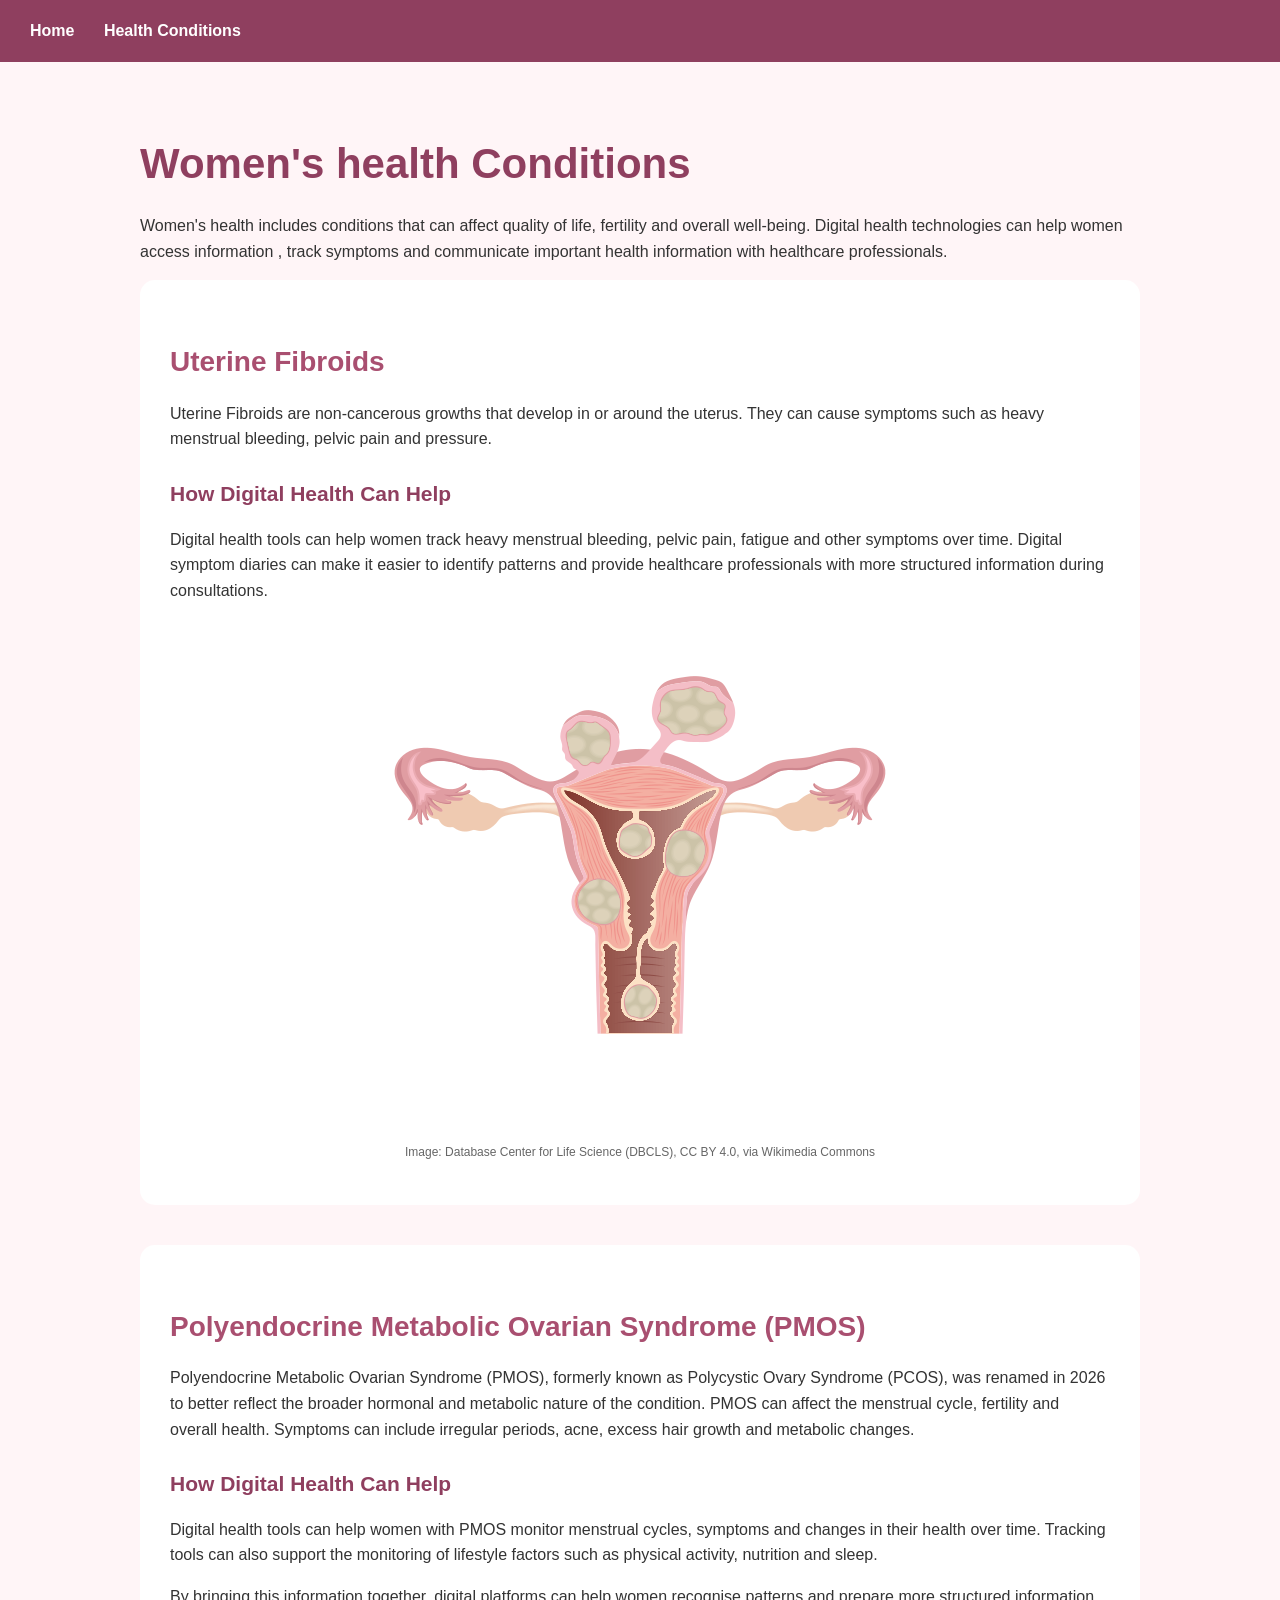
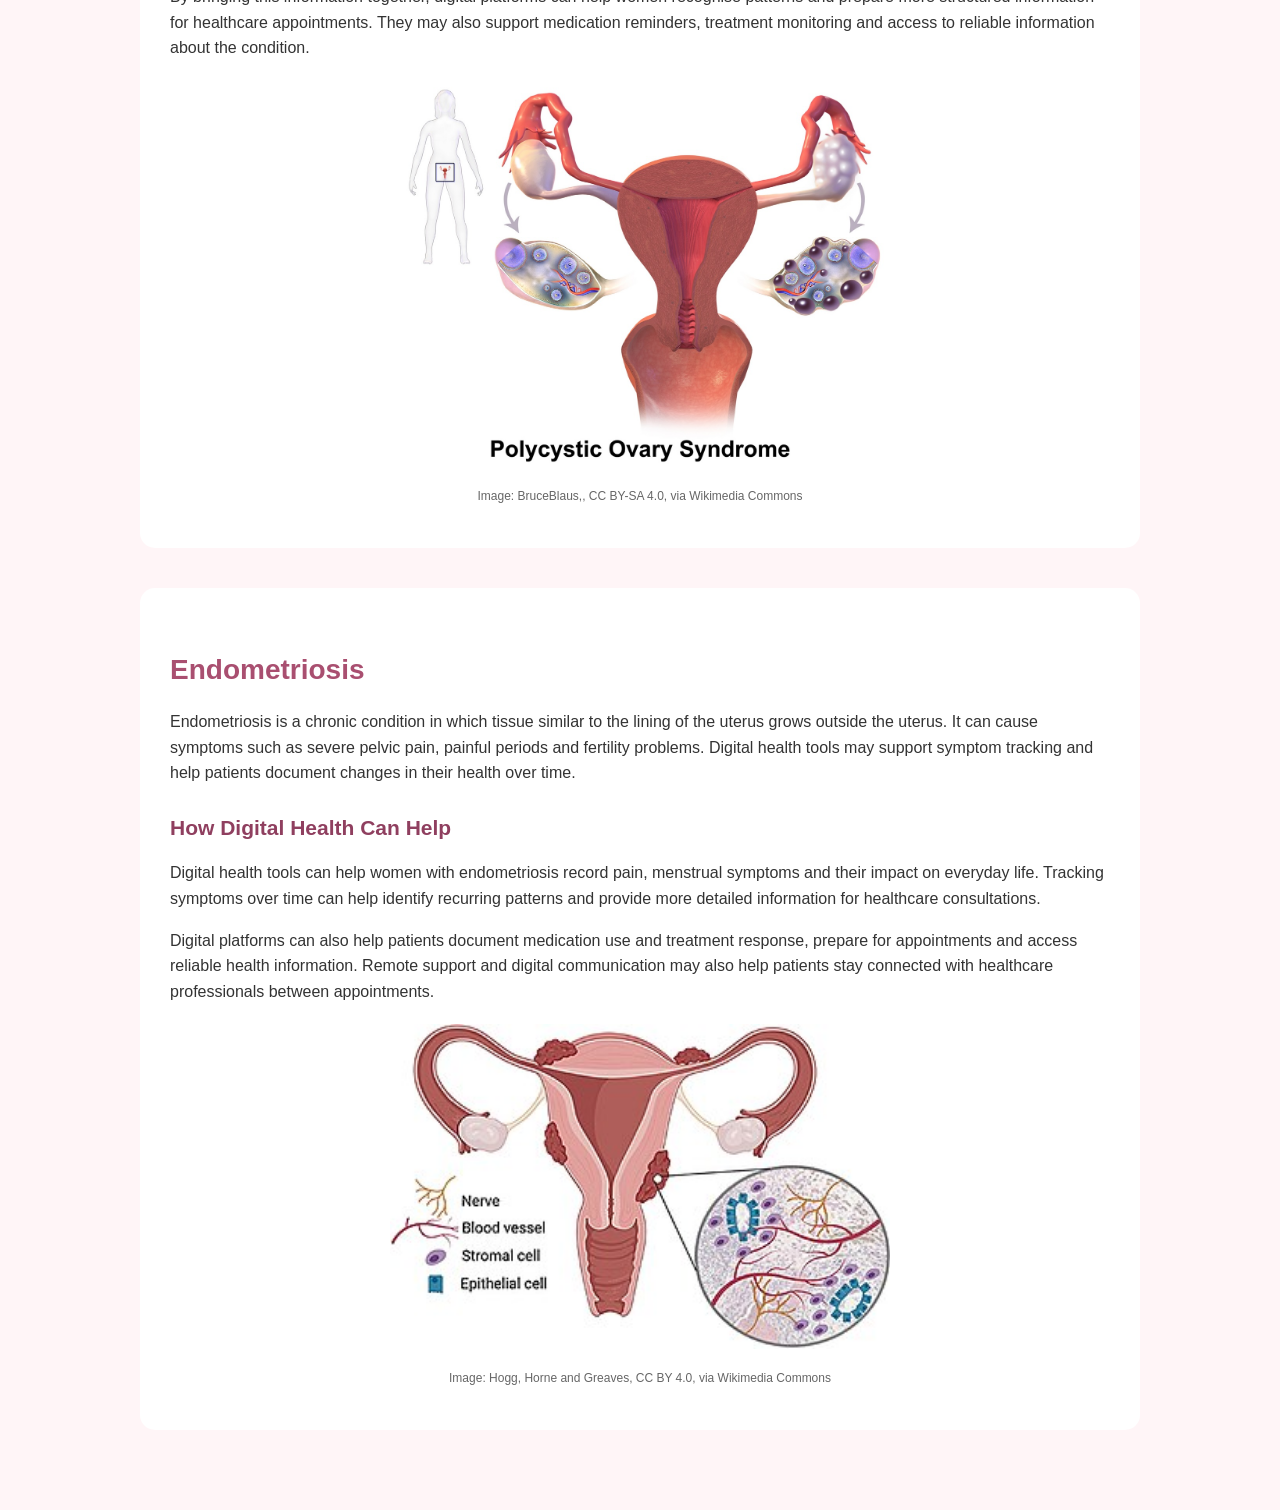
==== conditions.html @ 799766c0 "Add files via upload" ====
<!DOCTYPE html>
        <html lang="en">
            <head>
                <meta charset="UTF-8">
                <meta name="viewport" content="width=device-width, initial-scale=1.0">
                <title>Health Conditions - Women's Digital Health</title>
                 <link rel="stylesheet" href="style.css">
                 
            </head>
            <body>
                <nav>
                    <a href="index.html">Home</a>
                     <a href="conditions.html">Health Conditions</a>
                </nav>
                <main>
                    <h1> Women's health Conditions</h1>
                    <p> Women's health includes conditions that can affect quality of life, fertility and overall well-being. Digital health technologies can help women access information , track symptoms and communicate important health information with healthcare professionals.
                    </p>
                    <section class="condition-card">
                        
                        
                    <h2> Uterine Fibroids</h2>
                    <p>Uterine Fibroids are non-cancerous growths that develop in or around the uterus. They can cause symptoms such as heavy menstrual bleeding, pelvic pain and pressure.
                    </p>
                    <h3> How Digital Health Can Help </h3>
                    <p>
                        Digital health tools can help women track heavy menstrual bleeding, pelvic pain, fatigue and other symptoms over time. Digital symptom diaries can make it easier to identify patterns and provide healthcare professionals with more structured information during consultations.
                    </p>
                    <img 
                    src="images/Uterine_Fibroids.png"
                        alt=" Illustration of a uterus showing uterine fibroids"
                        width="500"
                        height="500">
                        <p class="image-credit"> Image: Database Center for Life Science (DBCLS), CC BY 4.0, via Wikimedia Commons</p>

                    </section>
                    
                    <section class="condition-card">
                        

                     <h2> Polyendocrine Metabolic Ovarian Syndrome (PMOS)</h2>   
                   <P>
                     Polyendocrine Metabolic Ovarian Syndrome (PMOS), formerly known as Polycystic Ovary Syndrome (PCOS), was renamed in 2026 to better reflect the broader hormonal and metabolic nature of the condition. PMOS can affect the menstrual cycle, fertility and overall health. Symptoms can include irregular periods, acne, excess hair growth and metabolic changes.
                   </P>
                   <h3> How Digital Health Can Help </h3>
                   <p>
                        Digital health tools can help women with PMOS monitor menstrual cycles, symptoms and changes in their health over time. Tracking tools can also support the monitoring of lifestyle factors such as physical activity, nutrition and sleep.
                    </p>
                    <p>
                        By bringing this information together, digital platforms can help women recognise patterns and prepare more structured information for healthcare appointments. They may also support medication reminders, treatment monitoring and access to reliable information about the condition.
                    </p>

                     <img 
                     src="images/PMOS.jpeg"
                        alt=" Illustration of the uterus and ovaries showing features associated with PMOS"
                        width="1280"
                        height="989">
                    
                         <p class="image-credit"> Image: BruceBlaus,, CC BY-SA 4.0, via Wikimedia Commons</p>

                    </section>
                     
                    <section class="condition-card">
                        

                     <h2> Endometriosis</h2>   
                   <P>
                     Endometriosis is a chronic condition in which tissue similar to the lining of the uterus grows outside the uterus. It can cause symptoms such as severe pelvic pain, painful periods and fertility problems.
                     Digital health tools may support symptom tracking and help patients document changes in their health over time.
                     </p>
                     <h3> How Digital Health Can Help </h3>
                   <p>
                        Digital health tools can help women with endometriosis record pain, menstrual symptoms and their impact on everyday life. Tracking symptoms over time can help identify recurring patterns and provide more detailed information for healthcare consultations.
</p>
                    <p>
                       Digital platforms can also help patients document medication use and treatment response, prepare for appointments and access reliable health information. Remote support and digital communication may also help patients stay connected with healthcare professionals between appointments.
                    </p>
                     <img 
                     src="images/Endometriosis.jpg"
                        alt=" Illustration showing Endometriosis lesions around the uterus"
                        width="330"
                        height="214">
                        <p class="image-credit"> Image: Hogg, Horne and Greaves, CC BY 4.0, via Wikimedia Commons</p>

                    </section>
                    
                </main>
            </body>
</html>
---- style.css ----
body { background-color: #fff5f7;
    font-family: Arial, Helvetica, sans-serif;
    color: #333333;
    margin: 0;
    line-height: 1.6;
}
main { 
    max-width: 1000px;
    margin: 0 auto;
    padding: 40px 20px;

}
.image-credit {
    font-size: 12px;
    color: #666666;
    margin-top: 5px;
    max-width: 500px;
    text-align: center;
    margin-left: auto;
    margin-right: auto;

}
img{
    display: block;
    width: 500px;
    height: auto;
    max-width: 100%;
    object-fit: contain;
    margin: 20px auto;
}
section {margin-bottom: 50px;

}
nav {
    background-color: #8f3f5f;
    padding: 18px 30px;
}
nav a {
    color: white;
    text-decoration: none;
    margin-right: 25px;
    font-weight: bold;

}
h1 {
    color: #8f3f5f;
    font-size: 42px;
    margin-bottom: 10px;
}
h2 {
    color: #a94f70;
    font-size: 28px;
    margin-top: 30px;
    margin-bottom: 10px;
}
.condition-card {
    background-color: white;
    padding: 30px;
    margin-bottom: 40px;
    border-radius: 15px;
}
h3 {
    color: #8f3f5f;
    font-size: 21px;
    margin-top: 25px;
    margin-bottom: 8px;
}
.hero-image {
    width: 100%;
    height: auto;
    max-width: 900px;
    object-fit: contain;
    margin: 30px auto 10px;

}
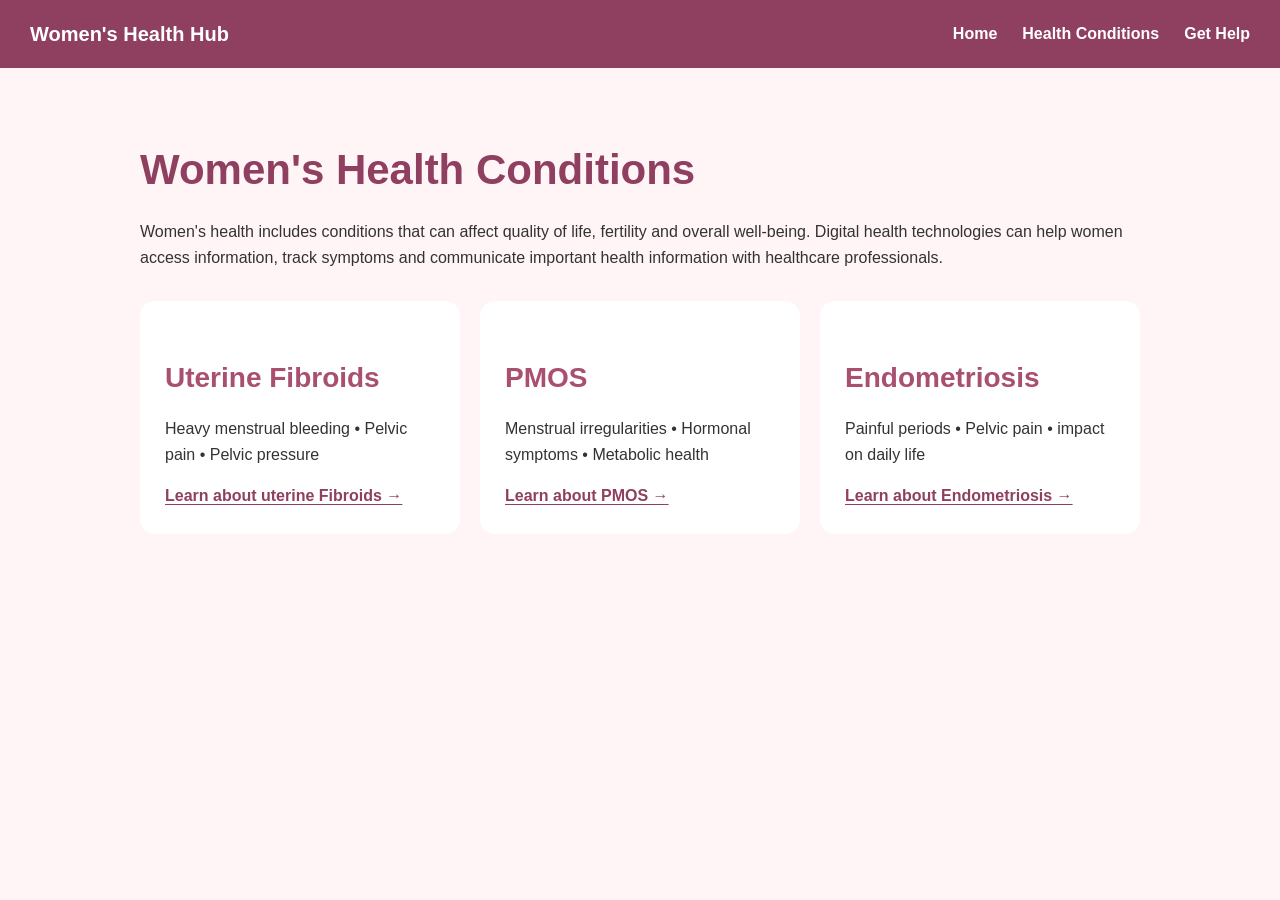
==== commit b09e4b74: "update women's health hub website" ====
--- a/conditions.html
+++ b/conditions.html
@@ -9,81 +9,47 @@
             </head>
             <body>
                 <nav>
+                     <span class="site-name">Women's Health Hub</span>
                     <a href="index.html">Home</a>
-                     <a href="conditions.html">Health Conditions</a>
+                    <div class="dropdown">
+                    <a href="conditions.html">Health Conditions</a>
+                    <div class="dropdown-content">
+                        <a href="Fibroids.html">Uterine Fibroids</a>
+                        <a href="pmos.html">PMOS</a>
+                        <a href="Endometriosis.html">Endometriosis</a>
+                        
+                    </div>
+                    </div>
+                    <a href="help.html">Get Help</a>
                 </nav>
                 <main>
-                    <h1> Women's health Conditions</h1>
-                    <p> Women's health includes conditions that can affect quality of life, fertility and overall well-being. Digital health technologies can help women access information , track symptoms and communicate important health information with healthcare professionals.
+                    <h1> Women's Health Conditions</h1>
+                    <p> Women's health includes conditions that can affect quality of life, fertility and overall well-being. Digital health technologies can help women access information, track symptoms and communicate important health information with healthcare professionals.
                     </p>
-                    <section class="condition-card">
-                        
-                        
-                    <h2> Uterine Fibroids</h2>
-                    <p>Uterine Fibroids are non-cancerous growths that develop in or around the uterus. They can cause symptoms such as heavy menstrual bleeding, pelvic pain and pressure.
+                    <div class="condition-grid">
+                   <div class="conditions-link-card">
+                    <h2>Uterine Fibroids</h2>
+                    <p>
+                        Heavy menstrual bleeding • Pelvic pain • Pelvic pressure
                     </p>
-                    <h3> How Digital Health Can Help </h3>
+                    <a href="Fibroids.html">Learn about uterine Fibroids → </a>
+                   </div>
+                     <div class="conditions-link-card">
+                    <h2>PMOS</h2>
                     <p>
-                        Digital health tools can help women track heavy menstrual bleeding, pelvic pain, fatigue and other symptoms over time. Digital symptom diaries can make it easier to identify patterns and provide healthcare professionals with more structured information during consultations.
+                        Menstrual irregularities • Hormonal symptoms • Metabolic health
                     </p>
-                    <img 
-                    src="images/Uterine_Fibroids.png"
-                        alt=" Illustration of a uterus showing uterine fibroids"
-                        width="500"
-                        height="500">
-                        <p class="image-credit"> Image: Database Center for Life Science (DBCLS), CC BY 4.0, via Wikimedia Commons</p>
+                    <a href="pmos.html">Learn about PMOS → </a>
+                   </div>
 
-                    </section>
-                    
-                    <section class="condition-card">
-                        
-
-                     <h2> Polyendocrine Metabolic Ovarian Syndrome (PMOS)</h2>   
-                   <P>
-                     Polyendocrine Metabolic Ovarian Syndrome (PMOS), formerly known as Polycystic Ovary Syndrome (PCOS), was renamed in 2026 to better reflect the broader hormonal and metabolic nature of the condition. PMOS can affect the menstrual cycle, fertility and overall health. Symptoms can include irregular periods, acne, excess hair growth and metabolic changes.
-                   </P>
-                   <h3> How Digital Health Can Help </h3>
-                   <p>
-                        Digital health tools can help women with PMOS monitor menstrual cycles, symptoms and changes in their health over time. Tracking tools can also support the monitoring of lifestyle factors such as physical activity, nutrition and sleep.
+                    <div class="conditions-link-card">
+                    <h2>Endometriosis</h2>
+                    <p>
+                        Painful periods • Pelvic pain • impact on daily life
                     </p>
-                    <p>
-                        By bringing this information together, digital platforms can help women recognise patterns and prepare more structured information for healthcare appointments. They may also support medication reminders, treatment monitoring and access to reliable information about the condition.
-                    </p>
-
-                     <img 
-                     src="images/PMOS.jpeg"
-                        alt=" Illustration of the uterus and ovaries showing features associated with PMOS"
-                        width="1280"
-                        height="989">
-                    
-                         <p class="image-credit"> Image: BruceBlaus,, CC BY-SA 4.0, via Wikimedia Commons</p>
-
-                    </section>
-                     
-                    <section class="condition-card">
-                        
-
-                     <h2> Endometriosis</h2>   
-                   <P>
-                     Endometriosis is a chronic condition in which tissue similar to the lining of the uterus grows outside the uterus. It can cause symptoms such as severe pelvic pain, painful periods and fertility problems.
-                     Digital health tools may support symptom tracking and help patients document changes in their health over time.
-                     </p>
-                     <h3> How Digital Health Can Help </h3>
-                   <p>
-                        Digital health tools can help women with endometriosis record pain, menstrual symptoms and their impact on everyday life. Tracking symptoms over time can help identify recurring patterns and provide more detailed information for healthcare consultations.
-</p>
-                    <p>
-                       Digital platforms can also help patients document medication use and treatment response, prepare for appointments and access reliable health information. Remote support and digital communication may also help patients stay connected with healthcare professionals between appointments.
-                    </p>
-                     <img 
-                     src="images/Endometriosis.jpg"
-                        alt=" Illustration showing Endometriosis lesions around the uterus"
-                        width="330"
-                        height="214">
-                        <p class="image-credit"> Image: Hogg, Horne and Greaves, CC BY 4.0, via Wikimedia Commons</p>
-
-                    </section>
-                    
+                    <a href="Endometriosis.html">Learn about Endometriosis → </a>
+                   </div>
+                    </div>
                 </main>
             </body>
 </html>
--- a/style.css
+++ b/style.css
@@ -14,6 +14,7 @@
     font-size: 12px;
     color: #666666;
     margin-top: 5px;
+    margin-bottom: 50px;
     max-width: 500px;
     text-align: center;
     margin-left: auto;
@@ -34,14 +35,23 @@
 nav {
     background-color: #8f3f5f;
     padding: 18px 30px;
+    display: flex;
+    align-items: center;
 }
 nav a {
     color: white;
     text-decoration: none;
-    margin-right: 25px;
-    font-weight: bold;
-
-}
+    margin-left: 25px;
+    font-weight: bold;
+}
+.site-name {
+        color: white;
+        font-weight: bold;
+        font-size: 20px;
+        margin-right: auto;
+    }
+
+
 h1 {
     color: #8f3f5f;
     font-size: 42px;
@@ -72,4 +82,126 @@
     object-fit: contain;
     margin: 30px auto 10px;
 
+}
+.digital-health-card {
+    background-color: white;
+    padding: 25px;
+    margin-bottom: 20px;
+    border-radius: 15px;
+}
+.digital-health-image {
+    width: 100%;
+    max-width: 900px;
+    height: auto;
+    margin: 20px auto 5px;
+}
+.digital-health-grid {
+    display: grid;
+    grid-template-columns: repeat(2, 1fr);
+    gap: 20px;
+}
+.condition-grid {
+    display: grid;
+    grid-template-columns: repeat(3, 1fr);
+    gap: 20px;
+    margin-top: 30px;
+}
+.conditions-link-card {
+    background-color: white;
+    padding: 25px;
+    border-radius: 15px;
+}
+.conditions-link-card a {
+    color: #8f3f5f;
+    font-weight: bold;
+    text-decoration-thickness: 1px;
+    text-underline-offset: 3px;
+}
+.conditions-link-card a:hover {
+    color: #a94f70;
+}
+.help-link {
+        display: inline-block;
+        background-color: #8f3f5f;
+        color: white;
+        text-decoration: none;
+        padding: 10px 16px;
+        border-radius: 8px;
+        font-weight: bold;
+    }
+@media (max-width:700px) {
+    .digital-health-grid, .help-grid, .condition-grid {
+        grid-template-columns: 1fr;
+    }
+    nav{
+        flex-wrap: wrap;
+    }
+    .site-name{
+        width: 100%;
+        margin-bottom: 10px;
+    }
+}
+.help-grid {
+    display: grid;
+    grid-template-columns: repeat(2, 1fr);
+    gap: 20px;
+    margin-top: 25px;
+}
+.help-card {
+    background-color: white;
+    padding: 25px;
+    border-radius: 15px;
+}
+.urgent-help {
+    background-color: #fff0f3;
+    padding: 25px;
+    margin-top: 40px;
+    border-radius: 15px;
+    border-left: 5px solid #8f3f5f;
+}
+.dropdown {
+    display: inline-block;
+    position: relative;
+}
+.dropdown-content {
+    display: none;
+    position: absolute;
+    background-color: white;
+    min-width: 220px;
+    border-radius: 8px;
+    padding: 8px 0px;
+}
+.dropdown-content a{
+    color: #8f3f5f;
+    display: block;
+    padding: 10px 15px;
+    margin-right: 0;
+}
+
+.dropdown:hover .dropdown-content {
+    display: block;
+}
+.faq details {
+    background-color: white;
+    margin-bottom: 15px;
+    padding: 18px 20px;
+    border-radius: 12px;
+}
+.faq summary {
+    color: #8f3f5f;
+    font-weight: bold;
+    cursor: pointer;
+}
+.faq details p{
+    margin-top: 12px;
+    margin-bottom: 0;
+}
+.trusted-resources a {
+    color: #8f3f5f;
+    font-weight: bold;
+    text-decoration-thickness: 1px;
+    text-underline-offset: 3px;
+}
+.trusted-resources a:hover {
+    color: #a94f70;
 }
